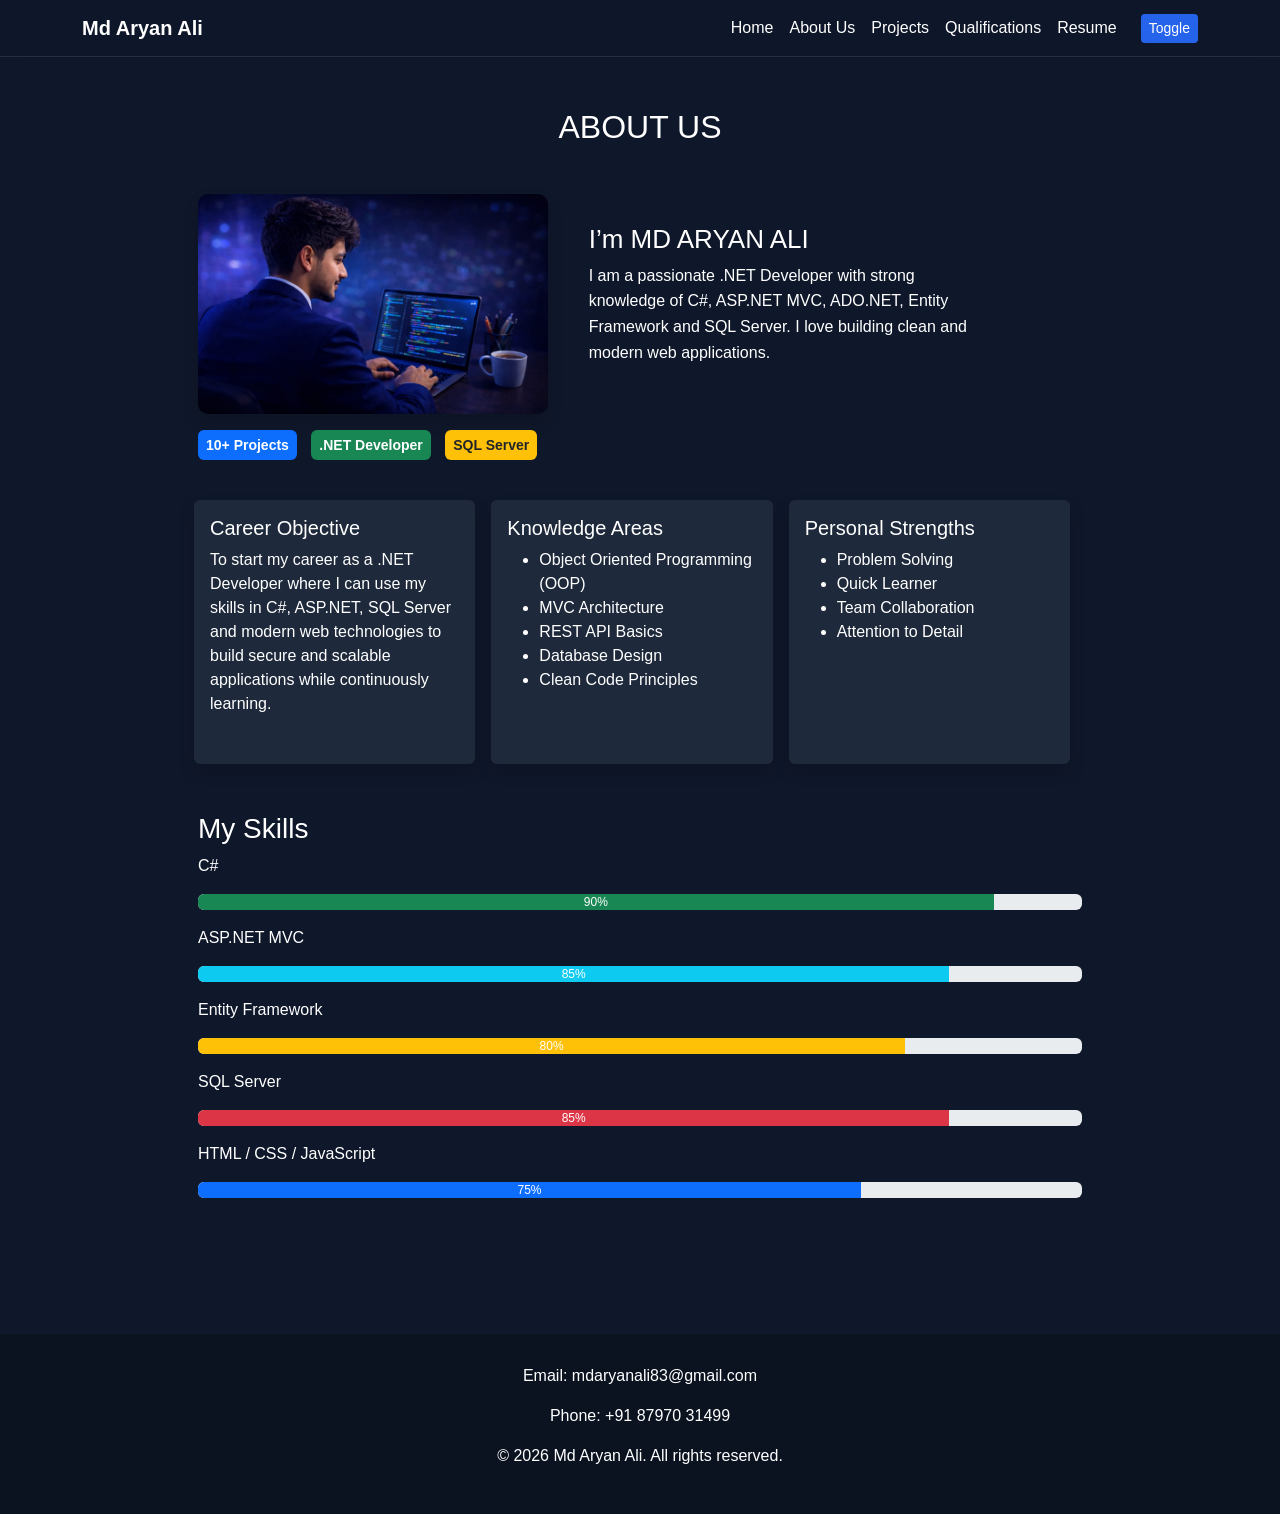
==== aboutus.html @ 506d2e14 "Add files via upload" ====
<!DOCTYPE html>
<html lang="en">
<head>
    <meta charset="UTF-8">
    <title>About Us - Md Aryan Ali</title>
    <!-- Bootstrap -->
<link href="https://cdn.jsdelivr.net/npm/bootstrap@5.3.2/dist/css/bootstrap.min.css" rel="stylesheet">
    <link rel="stylesheet" href="site.css">
</head>
<body>

    <!-- Navbar Load -->
    <div id="navbar"></div>

    <section class="about container mt-5">
        <h1 class="about-heading text-center mb-5">ABOUT US</h1>

        <div class="row align-items-center gx-8">
   <!-- IMAGE -->
            <div class="about-image col-md-4 text-center">
                <img src="About.jpeg" class=" shadow" alt="Md Aryan Ali">
            </div>
     <!-- TEXT -->
            <div class="about-text col-md-8">
                <h2>I’m MD ARYAN ALI</h2>
                <p>
                    I am a passionate .NET Developer with strong knowledge of 
                    C#, ASP.NET MVC, ADO.NET, Entity Framework and SQL Server.
                    I love building clean and modern web applications.
                </p>
         </div>    
         
            <div class="about-highlights mt-3">
                    
                 <span class="badge bg-primary p-2">10+ Projects</span>

                <span class="badge bg-success p-2">.NET Developer</span>

                <span class="badge bg-warning text-dark p-2">SQL Server</span>

            </div>
          
                <!----CARDS--->
            <div class="row mt-4 g-3">
                 <div class="col-md-4">
                     <div class="card  p-3 mb-3 shadow h-100">
                        <h5>Career Objective</h5>
                        <p>
                         To start my career as a .NET Developer where I can use my skills in 
                        C#, ASP.NET, SQL Server and modern web technologies to build 
                        secure and scalable applications while continuously learning.
                        </p>
                    </div>
                 </div>
                 <div class="col-md-4">
                     <div class="card  p-3 mb-3 shadow h-100">
                        <h5>Knowledge Areas</h5>
                        <ul>
                            <li>Object Oriented Programming (OOP)</li>
                            <li>MVC Architecture</li>
                            <li>REST API Basics</li>
                            <li>Database Design</li>
                            <li>Clean Code Principles</li>
                        </ul>
                    </div>
                </div>
                <div class="col-md-4">
                    <div class="card  p-3 mb-3 shadow h-100">
                        <h5>Personal Strengths</h5>
                        <ul>
                            <li>Problem Solving</li>
                            <li>Quick Learner</li>
                            <li>Team Collaboration</li>
                            <li>Attention to Detail</li>
                        </ul>
                    </div>
                </div>
            </div>
            <div>
                    <h3 class="mt-5">My Skills</h3>

                    <p>C#</p>
                    <div class="progress mb-3">
                    <div class="progress-bar bg-success" style="width:90%">90%</div>
                    </div>

                    <p>ASP.NET MVC</p>
                    <div class="progress mb-3">
                    <div class="progress-bar bg-info" style="width:85%">85%</div>
                    </div>

                    <p>Entity Framework</p>
                    <div class="progress mb-3">
                    <div class="progress-bar bg-warning" style="width:80%">80%</div>
                    </div>

                    <p>SQL Server</p>
                    <div class="progress mb-3">
                    <div class="progress-bar bg-danger" style="width:85%">85%</div>
                    </div>

                    <p>HTML / CSS / JavaScript</p>
                    <div class="progress mb-3">
                    <div class="progress-bar bg-primary" style="width:75%">75%</div>
                    </div>
            </div>
          
        </div>
    </section>

    <!-- Footer Load -->
    <div id="footer"></div>
    <!-- Bootstrap JS -->
<script src="https://cdn.jsdelivr.net/npm/bootstrap@5.3.2/dist/js/bootstrap.bundle.min.js"></script>
    <script src="site.js"></script>
</body>
</html>
---- site.css ----
/* ================= THEME VARIABLES ================= */

:root{
  --bg:#0f172a;
  --text:#ffffff;
  --card:#1e293b;
  --accent:#2563eb;
  --footer-bg:#0b1220;
}

body.light{
  --bg:#ffffff;
  --text:#1e293b;
  --card:#f1f5f9;
  --footer-bg:#e2e8f0;
}

/* ================= GLOBAL ================= */

body{
  background:var(--bg);
  color:var(--text);
  font-family:'Segoe UI', sans-serif;
  transition:0.3s;
}

body:not(.light) h1,
body:not(.light) h2,
body:not(.light) h3,
body:not(.light) h4,
body:not(.light) h5,
body:not(.light) h6,
body:not(.light) p,
body:not(.light) a{
  color:#ffffff;
}

/* ================= NAVBAR ================= */

.navbar{
  background:rgba(15,23,42,0.9);
  backdrop-filter:blur(10px);
  border-bottom:1px solid rgba(255,255,255,0.1);
}

.light .navbar{
  background:rgba(255,255,255,0.9);
  border-bottom:1px solid #ddd;
}

.nav-link{
  color:var(--text);
  position:relative;
}

.nav-link:hover{
  color:var(--accent);
}
.nav-link::after{
  content:"";
  position:absolute;
  width:0%;
  height:2px;
  left:0;
  bottom:0;
  background:var(--accent);
  transition:0.3s;
}

.nav-link:hover::after{
  width:100%;
}

.navbar-toggler{
  border:none;
}

.navbar-toggler-icon{
  filter:invert(1);
}

.light .navbar-toggler-icon{
  filter:invert(0);
}

/* ================= HERO ================= */

.hero{
  min-height:100vh;
  display:flex;
  align-items:center;
  padding-top:100px;
}

.hero img{
  width: 355px;
  height: 550px;
  object-fit:cover;
  border-radius:12px;
  border: 2px solid;
  box-shadow:0 10px 30px rgba(0,0,0,0.4);
  transition:0.3s;
}

.hero img:hover{
  transform:scale(1.03);
}

/* ================= BUTTON ================= */

.btn-custom{
  background:var(--accent);
  color:white;
  border:none;
  transition:0.3s;
}

.btn-custom:hover{
  transform:translateY(-3px);
  box-shadow:0 8px 20px rgba(0,0,0,0.3);
}

/* ================= CARD ================= */

.card{
  background:var(--card);
  border:none;
  color:var(--text);
  transition:0.3s;
}

.card:hover{
  transform:translateY(-6px);
  box-shadow:0 10px 25px rgba(0,0,0,0.3);
}

/* ================= FOOTER ================= */

footer{
  background:var(--footer-bg);
  padding:30px 0;
  margin-top:60px;
  color:var(--text);
}

/* ================= ABOUT US ================= */
body {
    font-family: Arial, sans-serif;
    margin: 0;
    padding: 0;
   
}

.about {
    padding: 60px 10%;
}

.about-heading {
    text-align: center;
    font-size: 32px;
    margin-bottom: 50px;
}

.about-container {
    display: flex;
    justify-content: center;
    align-items: center;
    gap: 60px;
    flex-wrap: wrap;
}

.about-image img {
    width: 350px;
    height: 220px;
    border-radius: 10px;
    object-fit: cover;
   
}

.about-text {
    max-width: 500px;
    padding-left: 100px;
}

.about-text h2 {
    margin-top: 0;
    font-size: 26px;
}
.about-text p{
  line-height: 1.6;
  margin-bottom: 20px;
}
.about-text ul{
  padding-left: 20px;
}
.about-highlights .badge{
  margin-right: 10px;
  font-size: 14px;
}
.about-text .card{
  border-radius: 10px;
}
.about-text .card h5{
  font-weight: 600;
}
.about-text .card ul{
  padding-left: 20px;
}
/* ================= RESUME ================= */
.resume-preview{
  border-radius:10px;
  overflow: hidden;
}

.project-card img{
  width: 100%;
  height: 200px;
  object-fit: cover;
  overflow: scroll;
}

/* ================= QUALIFICATION ================= */

.degree-preview{
height:300px;
overflow:hidden;
border-radius:8px;
}

.degree-preview img{
width:100%;
}
/* ================= RESPONSIVE ================= */

@media(max-width:768px){
  .hero{
    text-align:center;
  }
}
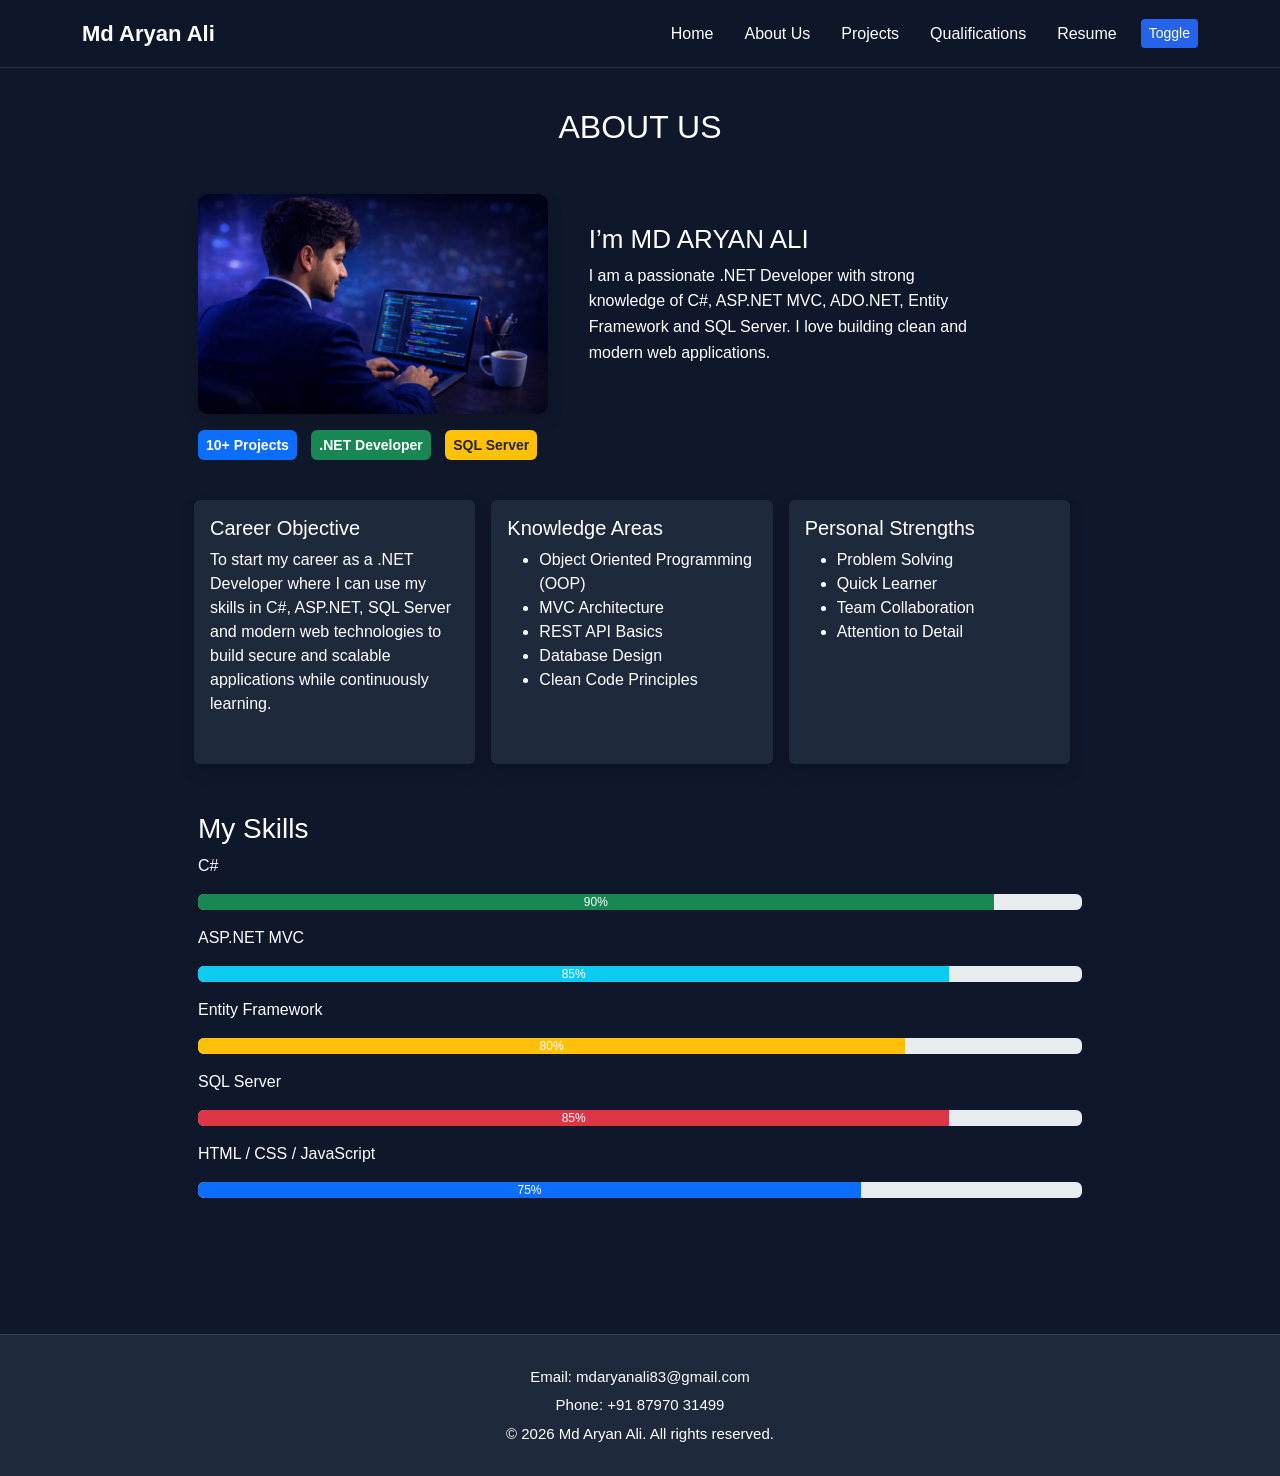
==== commit 09f36dcc: "Add files via upload" ====
--- a/aboutus.html
+++ b/aboutus.html
@@ -2,6 +2,7 @@
 <html lang="en">
 <head>
     <meta charset="UTF-8">
+    <meta name="viewport" content="width=device-width, initial-scale=1.0">
     <title>About Us - Md Aryan Ali</title>
     <!-- Bootstrap -->
 <link href="https://cdn.jsdelivr.net/npm/bootstrap@5.3.2/dist/css/bootstrap.min.css" rel="stylesheet">
@@ -15,9 +16,9 @@
     <section class="about container mt-5">
         <h1 class="about-heading text-center mb-5">ABOUT US</h1>
 
-        <div class="row align-items-center gx-8">
+        <div class="row align-items-center gx-4">
    <!-- IMAGE -->
-            <div class="about-image col-md-4 text-center">
+            <div class="about-image col-5 col-md-4 text-center">
                 <img src="About.jpeg" class=" shadow" alt="Md Aryan Ali">
             </div>
      <!-- TEXT -->
@@ -107,9 +108,8 @@
           
         </div>
     </section>
-
-    <!-- Footer Load -->
-    <div id="footer"></div>
+   <div id ="footer"></div>
+  
     <!-- Bootstrap JS -->
 <script src="https://cdn.jsdelivr.net/npm/bootstrap@5.3.2/dist/js/bootstrap.bundle.min.js"></script>
     <script src="site.js"></script>
--- a/site.css
+++ b/site.css
@@ -38,50 +38,124 @@
 /* ================= NAVBAR ================= */
 
 .navbar{
-  background:rgba(15,23,42,0.9);
-  backdrop-filter:blur(10px);
-  border-bottom:1px solid rgba(255,255,255,0.1);
-}
+  background: rgba(15,23,42,0.9);
+  backdrop-filter: blur(10px);
+  border-bottom: 1px solid rgba(255,255,255,0.1);
+  padding: 12px 0;
+  transition: 0.3s;
+}
+
+/* Light Theme Navbar */
 
 .light .navbar{
-  background:rgba(255,255,255,0.9);
-  border-bottom:1px solid #ddd;
-}
+  background: rgba(255,255,255,0.9);
+  border-bottom: 1px solid #ddd;
+}
+
+/* ================= BRAND ================= */
+
+.navbar-brand{
+  color: var(--text) !important;
+  font-size: 22px;
+  font-weight: bold;
+}
+
+/* ================= NAV LINKS ================= */
 
 .nav-link{
-  color:var(--text);
-  position:relative;
+  color: var(--text) !important;
+  position: relative;
+  margin-left: 15px;
+  transition: 0.3s;
 }
 
 .nav-link:hover{
-  color:var(--accent);
-}
+  color: var(--accent) !important;
+}
+
+/* Underline Effect */
+
 .nav-link::after{
-  content:"";
-  position:absolute;
-  width:0%;
-  height:2px;
-  left:0;
-  bottom:0;
-  background:var(--accent);
-  transition:0.3s;
+  content: "";
+  position: absolute;
+  width: 0%;
+  height: 2px;
+  left: 0;
+  bottom: 0;
+  background: var(--accent);
+  transition: 0.3s;
 }
 
 .nav-link:hover::after{
-  width:100%;
-}
+  width: 100%;
+}
+
+/* ================= TOGGLER ================= */
 
 .navbar-toggler{
-  border:none;
+  border: none;
+}
+
+.navbar-toggler:focus{
+  box-shadow: none;
 }
 
 .navbar-toggler-icon{
-  filter:invert(1);
+  filter: invert(1);
 }
 
 .light .navbar-toggler-icon{
-  filter:invert(0);
-}
+  filter: invert(0);
+}
+
+/* ================= OFFCANVAS SIDEBAR ================= */
+
+.offcanvas{
+  background: var(--card);
+  color: var(--text);
+  width: 260px;
+}
+
+.offcanvas-header{
+  border-bottom: 1px solid rgba(255,255,255,0.1);
+}
+
+.light .offcanvas-header{
+  border-bottom: 1px solid #ddd;
+}
+
+.offcanvas-title{
+  color: var(--text);
+}
+
+/* Sidebar Links */
+
+.offcanvas .nav-link{
+  color: var(--text) !important;
+  padding: 12px 0;
+  font-size: 18px;
+  margin-left: 0;
+  border-bottom: 1px solid rgba(255,255,255,0.08);
+}
+
+.light .offcanvas .nav-link{
+  border-bottom: 1px solid #ddd;
+}
+
+.offcanvas .nav-link:hover{
+  padding-left: 8px;
+}
+
+/* Close Button */
+
+.btn-close{
+  filter: invert(1);
+}
+
+.light .btn-close{
+  filter: invert(0);
+}
+
 
 /* ================= HERO ================= */
 
@@ -212,17 +286,91 @@
   overflow: hidden;
 }
 
+/* ================= PROJECT ================= */
 .project-card img{
   width: 100%;
-  height: 200px;
-  object-fit: cover;
-  overflow: scroll;
+  height: 180px;
+  object-fit: contain;   
+  background: #0f172a;   
+  padding: 5px;
+}
+.project-card{
+  background: #1e293b;
+  border-radius: 15px;
+  overflow: hidden;
+  transition: all 0.3s ease;
+  box-shadow: 0 8px 20px rgba(0,0,0,0.3);
+}
+
+.project-card:hover{
+  transform: translateY(-8px);
+  box-shadow: 0 12px 30px rgba(0,0,0,0.5);
+}
+.project-content{
+  padding: 15px;
+}
+
+.project-content h5{
+  font-size: 18px;
+  margin-bottom: 8px;
+}
+
+.project-content p{
+  font-size: 14px;
+  color: #cbd5e1;
+  margin-bottom: 10px;
+}
+
+.tech{
+  font-size: 13px;
+  color: #94a3b8;
+  margin-bottom: 10px;
+}
+.project-btns a{
+  font-size: 13px;
+  padding: 6px 12px;
+  border-radius: 6px;
+}
+.light .project-card{
+  background: #ffffff;
+  border: 1px solid #ddd;
+  box-shadow: 0 8px 20px rgba(0,0,0,0.08);
+}
+
+/* Text Fix */
+
+.light .project-card .card-title{
+  color: #111827;
+}
+
+.light .project-card .card-text{
+  color: #374151;
+}
+
+.light .project-card p{
+  color: #374151;
+}
+
+/* Tech Text */
+
+.light .tech{
+  color: #4b5563;
+}
+
+/* Image Background */
+
+.light .project-card img{
+  background: #f8fafc;
+}
+
+.project-card:hover img{
+  transform: scale(1.05);
 }
 
 /* ================= QUALIFICATION ================= */
 
 .degree-preview{
-height:300px;
+height:120px;
 overflow:hidden;
 border-radius:8px;
 }
@@ -230,10 +378,387 @@
 .degree-preview img{
 width:100%;
 }
-/* ================= RESPONSIVE ================= */
-
-@media(max-width:768px){
+.degree-preview:hover img{
+  transform: scale(1.05);
+}
+
+/* ================= FOOTER ================= */
+
+footer{
+  background: var(--card);
+  color: var(--text);
+  padding: 25px 0;
+  border-top: 1px solid rgba(255,255,255,0.1);
+  margin-top: 60px;
+}
+
+.light footer{
+  border-top: 1px solid #ddd;
+}
+
+footer p{
+  margin: 6px 0;
+  font-size: 15px;
+  word-break: break-word;
+}
+
+/* ================= MOBILE (<=768px) ================= */
+
+@media (max-width: 768px){
+
+  body{
+    overflow-x: hidden;  }
+   
+    .navbar{
+      width: 100%;
+    padding: 12px 15px;
+  }
+  #mobileMenu {
+    width: 200px;
+    height: auto
+    border-radius 20px 0 0 20px;
+  }
+  #mobileMenu .nav-link:hover{
+    color: #00e5ff;
+  }
+  .navbar .container{
+    display: flex;
+    justify-content: space-between;
+    align-items: center;
+    width: 100%;
+  }
+
+  .navbar-brand{
+    font-size: 20px;
+  }
+
+  /* HERO 2 COLUMN FIX */
   .hero{
-    text-align:center;
-  }
+    flex-direction: row;   
+    justify-content: center;
+    align-items: center;
+    gap: 15px;
+    padding-top: 120px;
+  }
+
+  .hero > div{
+    flex: 1;
+  }
+
+  .hero img{
+    width: 140px;
+    height: 220px;
+  }
+
+  .hero h1{
+    font-size: 18px;
+  }
+
+  .hero p{
+    font-size: 12px;
+  }
+
+  .btn-custom{
+    font-size: 12px;
+    padding: 6px 10px;
+  }
+
+  /* NAVBAR */
+  .navbar{
+    padding: 10px;
+  }
+
+  .nav-link{
+    font-size: 120px;
+  }
+
+  /* FOOTER */
+   footer{
+    width: 100%;
+    padding: 20px 10px;
+    margin-top: 40px;
+    text-align: center;
+  }
+
+  footer .container{
+    width: 100%;
+    max-width: 100%;
+    padding-left:0  10px;
+    padding-right:0 10px;
+  }
+
+  footer p{
+    font-size: 14px;
+    line-height: 1.6;
+  }
+
+
+/* ================= ABOUT US ================= */
+  .about-container {
+        gap: 10px;
+    }
+
+    .about {
+        padding: 30px 10px;
+    }
+
+    .about-heading {
+        font-size: 30px;
+        margin-bottom: 30px;
+    }
+
+    /* IMAGE + TEXT SAME ROW */
+
+    .about-image {
+        width: 40%;
+    }
+
+    .about-text {
+        width: 60%;
+    }
+
+    .about-image img {
+        max-width: 200px;
+        border-radius: 15px;
+    }
+
+    .about-text h2 {
+        font-size: 20px;
+    }
+
+    .about-text p {
+        font-size: 14px;
+        line-height: 1.6;
+    }
+
+    /* BADGES */
+
+    .about-highlights {
+        justify-content: center;
+        margin-top: 20px;
+    }
+
+    .about-highlights .badge {
+        font-size: 12px;
+    }
+
+    /* CARDS */
+
+    .card {
+        padding: 15px;
+    }
+
+    .card h5 {
+        font-size: 18px;
+    }
+
+    .card p,
+    .card li {
+        font-size: 14px;
+    }
+
+    /* SKILLS */
+
+    h3 {
+        font-size: 24px;
+        text-align: center;
+    }
+
+    .progress {
+        height: 22px;
+    }
+
+    .progress-bar {
+        font-size: 13px;
+    }
+  /* ================= PROJECT ================= */
+   section.container{
+        padding-left:12px;
+        padding-right:12px;
+    }
+
+    /* HEADING */
+
+    h1{
+        font-size:30px;
+    }
+
+    .text-center p{
+        font-size:14px;
+    }
+
+    /* PROJECT CARD */
+
+    .project-card{
+        border-radius:15px;
+    }
+
+    .project-card img{
+        height:190px;
+    }
+
+    .project-card .card-body{
+        padding:18px;
+    }
+
+    .project-card .card-title{
+        font-size:20px;
+    }
+
+    .project-card .card-text{
+        font-size:14px;
+        line-height:1.6;
+    }
+
+    /* BUTTON */
+
+    .project-card .btn{
+        width:100%;
+        margin-bottom:10px;
+        font-size:14px;
+    }
+/* ================= QUALIFICATION ================= */
+  section.container{
+        padding-left:12px;
+        padding-right:12px;
+    }
+
+    /* HEADING */
+
+    h1{
+        font-size:30px;
+    }
+
+    .text-center p{
+        font-size:14px;
+    }
+
+    /* CARDS */
+
+    .card{
+        padding:18px;
+    }
+
+    .card h5{
+        font-size:20px;
+    }
+
+    .card p{
+        font-size:14px;
+        line-height:1.6;
+    }
+
+    .card i{
+        font-size:32px;
+    }
+
+    /* IMAGE */
+
+    .degree-preview img{
+        height:170px;
+    }
+
+    /* BUTTON */
+
+    .card .btn{
+        width:100%;
+        font-size:14px;
+    }
+
+    /* MODAL */
+
+    .modal-dialog{
+        margin:10px;
+    }
+
+    #modalImage{
+        max-height:65vh;
+    }
+}
+
+
+/* ================= TABLET (769px - 992px) ================= */
+
+@media (min-width: 769px) and (max-width: 992px){
+
+  /* HERO */
+  .hero{
+    gap: 30px;
+  }
+
+  .hero img{
+    width: 250px;
+    height: 400px;
+  }
+
+  .hero h1{
+    font-size: 24px;
+  }
+
+  .hero p{
+    font-size: 14px;
+  }
+
+  /* NAVBAR */
+  .nav-link{
+    font-size: 15px;
+  }
+
+  /* FOOTER */
+  footer{
+    font-size: 15px;
+  }
+/* ================= ABOUT US ================= */
+    .about-heading {
+        font-size: 36px;
+    }
+
+    .about-image img {
+        max-width: 220px;
+    }
+
+    .about-text h2 {
+        font-size: 28px;
+    }
+
+    .about-text p {
+        font-size: 16px;
+    }
+
+    .card h5 {
+        font-size: 20px;
+    }
+
+    .card p,
+    .card li {
+        font-size: 15px;
+    }
+ /* ================= PROJECT ================= */
+  .project-card img{
+        height:210px;
+    }
+
+    .project-card .card-title{
+        font-size:22px;
+    }
+
+    .project-card .card-text{
+        font-size:15px;
+    }
+/* ================= QUALIFICATION ================= */
+ .card{
+        padding:22px;
+    }
+
+    .card h5{
+        font-size:22px;
+    }
+
+    .card p{
+        font-size:15px;
+    }
+
+    .degree-preview img{
+        height:190px;
+    }
 }
